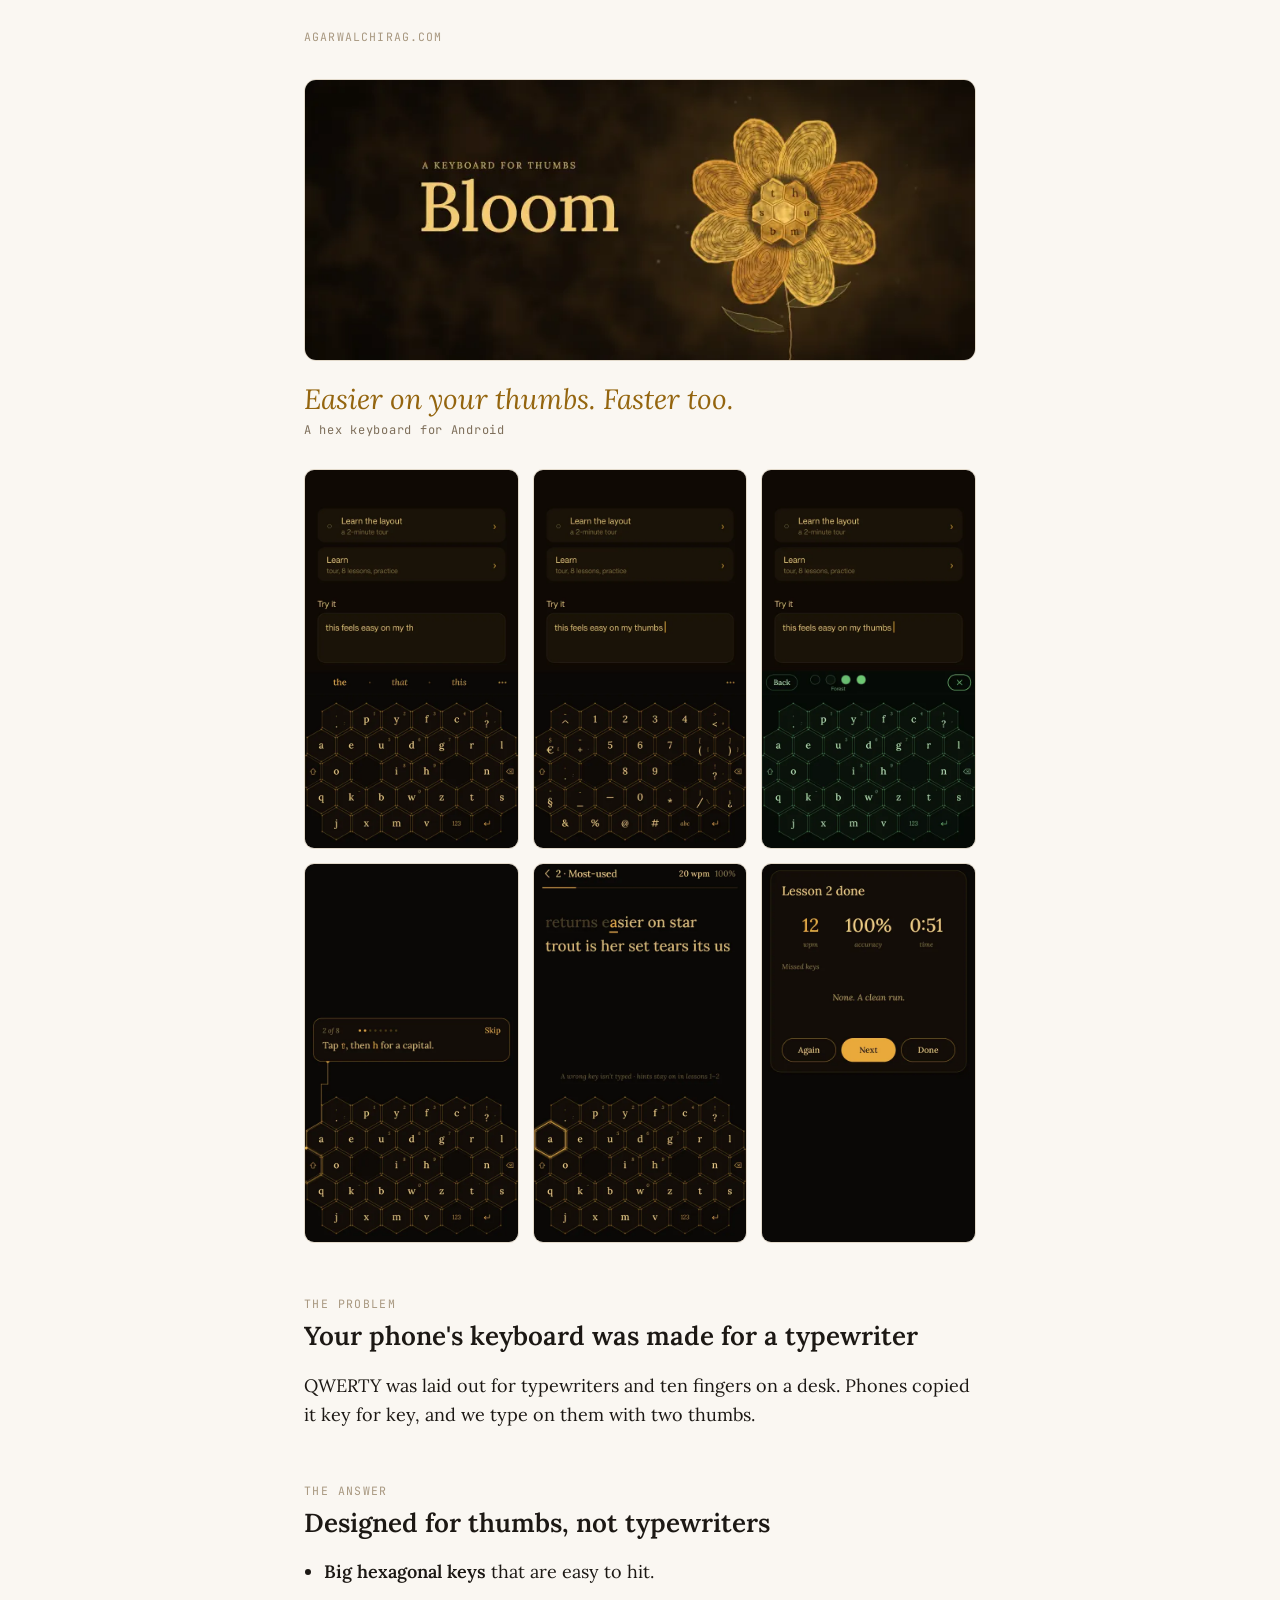
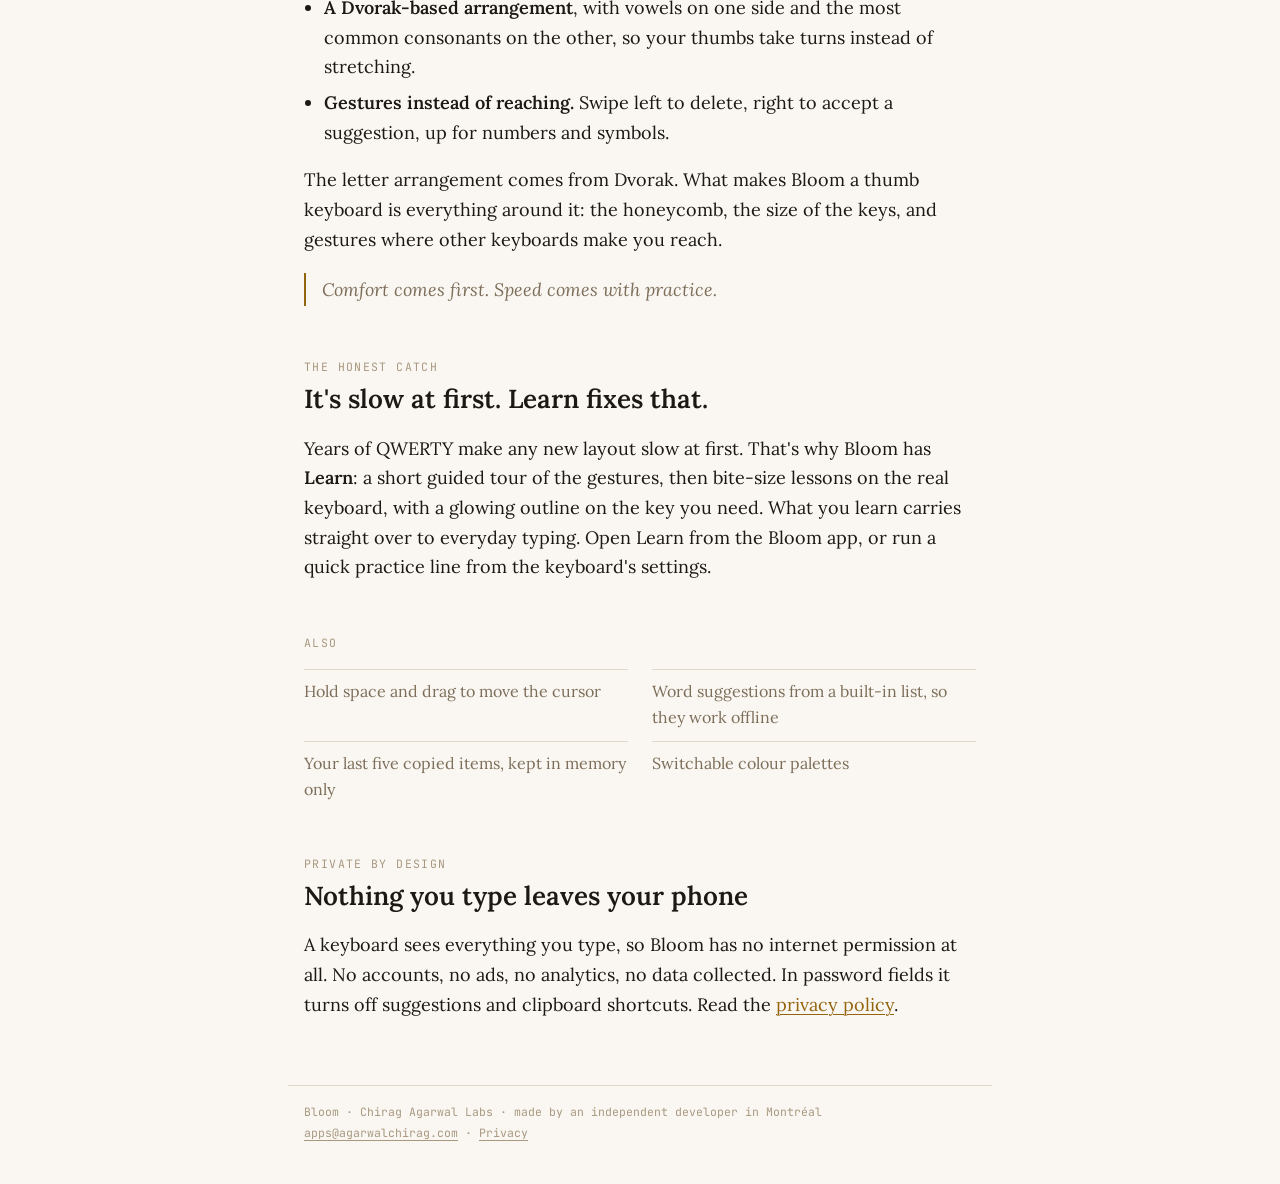
==== bloom/index.html @ 8617b49c "Bloom product page: banner, screenshots, three-beat story Co-Authored-By: Claude Opus 5.5 <noreply@a" ====
<!doctype html>
<html lang="en">
<head>
<meta charset="utf-8">
<meta name="viewport" content="width=device-width, initial-scale=1">
<title>Bloom: a keyboard for thumbs</title>
<meta name="description" content="A keyboard for thumbs. A hexagonal keyboard for Android, designed for thumbs, that teaches you its layout. No internet.">
<link rel="icon" type="image/png" href="/bloom/icon-192.png">
<meta property="og:title" content="Bloom: a keyboard for thumbs">
<meta property="og:description" content="A hex keyboard for Android. Easier on your thumbs. Faster too.">
<meta property="og:image" content="https://agarwalchirag.com/bloom/banner-1200.jpg">
<link rel="preconnect" href="https://fonts.googleapis.com">
<link rel="preconnect" href="https://fonts.gstatic.com" crossorigin>
<link rel="stylesheet" href="https://fonts.googleapis.com/css2?family=Lora:ital,wght@0,400;0,600;1,400&family=JetBrains+Mono:wght@400&display=swap">
<style>
:root { --bg:#14110D; --panel:#1E1913; --fg:#EDE8DF; --muted:#A89880; --ghost:#6A5E52; --line:#3A3428; --accent:#E8B85A; color-scheme:dark;
  --serif:"Lora",Georgia,serif; --mono:"JetBrains Mono",ui-monospace,Menlo,monospace; }
@media (prefers-color-scheme: light) { :root { --bg:#FAF7F2; --panel:#F3EDE3; --fg:#1C1814; --muted:#7D6E5A; --ghost:#A89880; --line:#E2D9CA; --accent:#94650F; color-scheme:light; } }
* { box-sizing:border-box; }
html { -webkit-text-size-adjust:100%; }
body { margin:0; background:var(--bg); color:var(--fg); font-family:var(--serif); font-size:18px; line-height:1.65; }
a { color:var(--accent); text-underline-offset:3px; text-decoration-thickness:1px; }
header, main, footer { max-width:44rem; margin:0 auto; padding:0 16px; }
header { padding-top:28px; font-family:var(--mono); font-size:11.5px; letter-spacing:.1em; text-transform:uppercase; }
header a { color:var(--ghost); text-decoration:none; }
h1 { font-size:clamp(38px,8vw,56px); line-height:1; font-weight:600; margin:0; }
.tag { font-style:italic; color:var(--accent); font-size:clamp(22px,4.5vw,28px); line-height:1.3; margin:20px 0 4px; }
.sub { font-family:var(--mono); font-size:12px; letter-spacing:.06em; color:var(--muted); margin:0 0 28px; }
figure { margin:0 0 8px; }
figure img { display:block; width:100%; height:auto; border-radius:12px; border:1px solid var(--line); }
.k { font-family:var(--mono); font-size:11.5px; letter-spacing:.12em; text-transform:uppercase; color:var(--ghost); margin:52px 0 6px; }
h2 { font-size:26px; line-height:1.25; font-weight:600; margin:0 0 12px; }
ul { padding-left:20px; }
li { margin:6px 0; }
strong { font-weight:600; }
.note { border-left:2px solid var(--accent); padding:2px 0 2px 16px; color:var(--muted); font-style:italic; }
.also { display:grid; grid-template-columns:1fr 1fr; gap:10px 24px; padding:0; list-style:none; font-size:16px; color:var(--muted); }
.also li { margin:0; border-top:1px solid var(--line); padding-top:8px; }
@media (max-width:560px) { .also { grid-template-columns:1fr; } }
.vh { position:absolute; width:1px; height:1px; overflow:hidden; clip:rect(0 0 0 0); white-space:nowrap; }
.banner { margin:28px -16px 0; }
.banner img { display:block; width:100%; height:auto; }
@media (min-width:46rem) { .banner { margin:32px 0 0; } .banner img { border-radius:12px; } }
.shots { display:grid; grid-template-columns:repeat(3,1fr); gap:14px; margin:28px 0 0; }
.shots img { width:100%; height:auto; border-radius:10px; border:1px solid var(--line); }
@media (max-width:560px) { .shots { grid-template-columns:none; grid-auto-flow:column; grid-auto-columns:46%; overflow-x:auto; scroll-snap-type:x mandatory; margin-right:-16px; padding-right:16px; } .shots img { scroll-snap-align:start; } }
main { padding-bottom:48px; }
footer { padding-bottom:40px; border-top:1px solid var(--line); padding-top:16px; font-family:var(--mono); font-size:11.5px; color:var(--ghost); line-height:1.8; }
footer a { color:var(--ghost); }
</style>
</head>
<body>
<header><a href="/">agarwalchirag.com</a></header>
<main>

<h1 class="vh">Bloom: a keyboard for thumbs</h1>
<!-- PLAY LINK: hidden until the listing is public (release-staff will say when). -->
<figure class="banner"><picture>
<source type="image/webp" srcset="/bloom/banner-800.webp 800w, /bloom/banner-1200.webp 1200w, /bloom/banner-2400.webp 2400w" sizes="(max-width: 44rem) 100vw, 44rem">
<img src="/bloom/banner-1200.jpg" width="1200" height="500" alt="Bloom, a keyboard for thumbs: a flower whose petals are thumbprints, around a centre of hexagonal keys.">
</picture></figure>
<p class="tag">Easier on your thumbs. Faster too.</p>
<p class="sub">A hex keyboard for Android</p>

<div class="shots" role="list" aria-label="Screenshots">
<img role="listitem" src="/bloom/shots/1-try-it.webp" width="540" height="960" loading="lazy" alt="Bloom's setup screen with a Try it box, word suggestions and the hex keyboard.">
<img role="listitem" src="/bloom/shots/2-symbols.webp" width="540" height="960" loading="lazy" alt="Bloom's number and symbol keys.">
<img role="listitem" src="/bloom/shots/3-forest.webp" width="540" height="960" loading="lazy" alt="Bloom in a different colour palette.">
<img role="listitem" src="/bloom/shots/4-tour.webp" width="540" height="960" loading="lazy" alt="Step 2 of 8 of the Learn tour: Tap shift, then h for a capital.">
<img role="listitem" src="/bloom/shots/5-lesson.webp" width="540" height="960" loading="lazy" alt="A Learn lesson: practice words above the keyboard, with a glowing outline on the next key.">
<img role="listitem" src="/bloom/shots/6-results.webp" width="540" height="960" loading="lazy" alt="Lesson results card showing words per minute, accuracy, time and missed keys.">
</div>

<p class="k">The problem</p>
<h2>Your phone's keyboard was made for a typewriter</h2>
<p>QWERTY was laid out for typewriters and ten fingers on a desk. Phones copied it key for key, and we type on them with two thumbs.</p>

<p class="k">The answer</p>
<h2>Designed for thumbs, not typewriters</h2>
<ul>
<li><strong>Big hexagonal keys</strong> that are easy to hit.</li>
<li><strong>A Dvorak-based arrangement</strong>, with vowels on one side and the most common consonants on the other, so your thumbs take turns instead of stretching.</li>
<li><strong>Gestures instead of reaching.</strong> Swipe left to delete, right to accept a suggestion, up for numbers and symbols.</li>
</ul>
<p>The letter arrangement comes from Dvorak. What makes Bloom a thumb keyboard is everything around it: the honeycomb, the size of the keys, and gestures where other keyboards make you reach.</p>
<p class="note">Comfort comes first. Speed comes with practice.</p>

<p class="k">The honest catch</p>
<h2>It's slow at first. Learn fixes that.</h2>
<p>Years of QWERTY make any new layout slow at first. That's why Bloom has <strong>Learn</strong>: a short guided tour of the gestures, then bite-size lessons on the real keyboard, with a glowing outline on the key you need. What you learn carries straight over to everyday typing. Open Learn from the Bloom app, or run a quick practice line from the keyboard's settings.</p>

<p class="k">Also</p>
<ul class="also">
<li>Hold space and drag to move the cursor</li>
<li>Word suggestions from a built-in list, so they work offline</li>
<li>Your last five copied items, kept in memory only</li>
<li>Switchable colour palettes</li>
</ul>

<p class="k">Private by design</p>
<h2>Nothing you type leaves your phone</h2>
<p>A keyboard sees everything you type, so Bloom has no internet permission at all. No accounts, no ads, no analytics, no data collected. In password fields it turns off suggestions and clipboard shortcuts. Read the <a href="/bloom/privacy/">privacy policy</a>.</p>

</main>
<footer>Bloom · Chirag Agarwal Labs · made by an independent developer in Montréal<br><a href="mailto:apps@agarwalchirag.com">apps@agarwalchirag.com</a> · <a href="/bloom/privacy/">Privacy</a></footer>
</body>
</html>
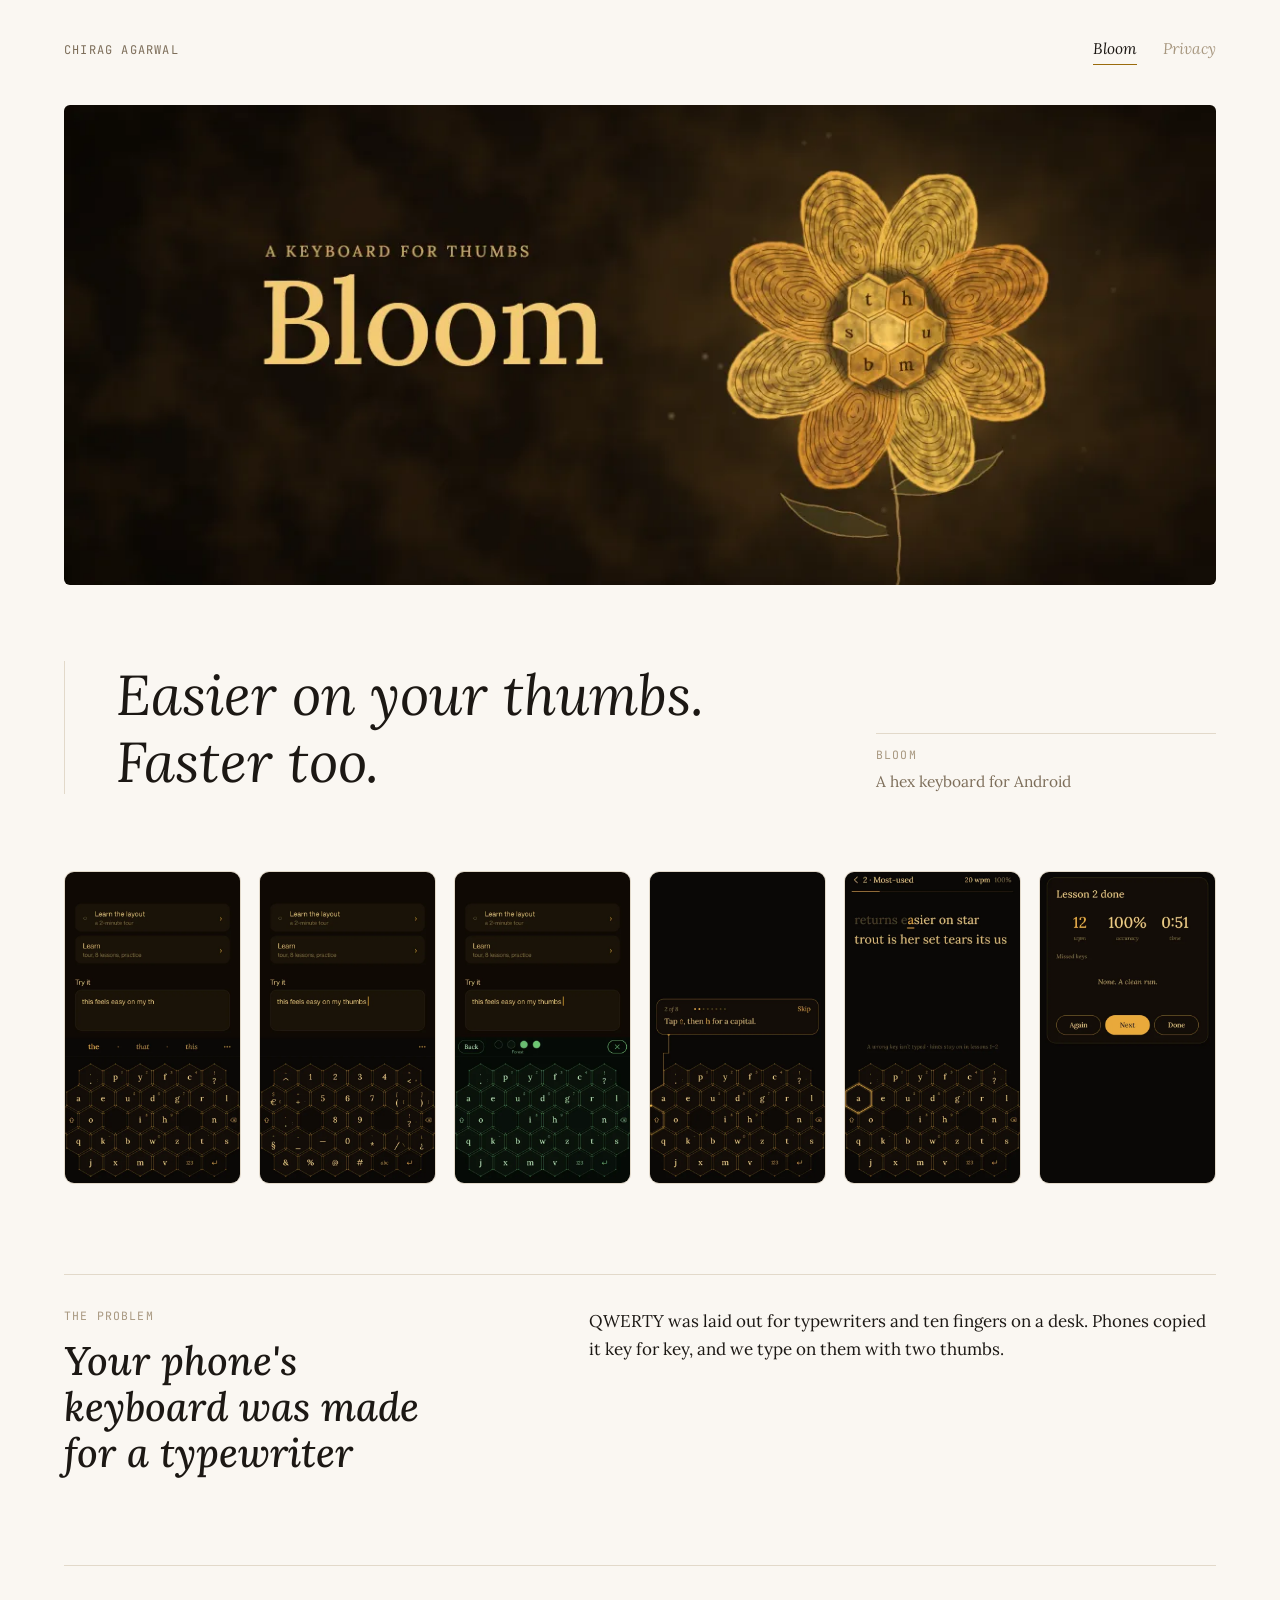
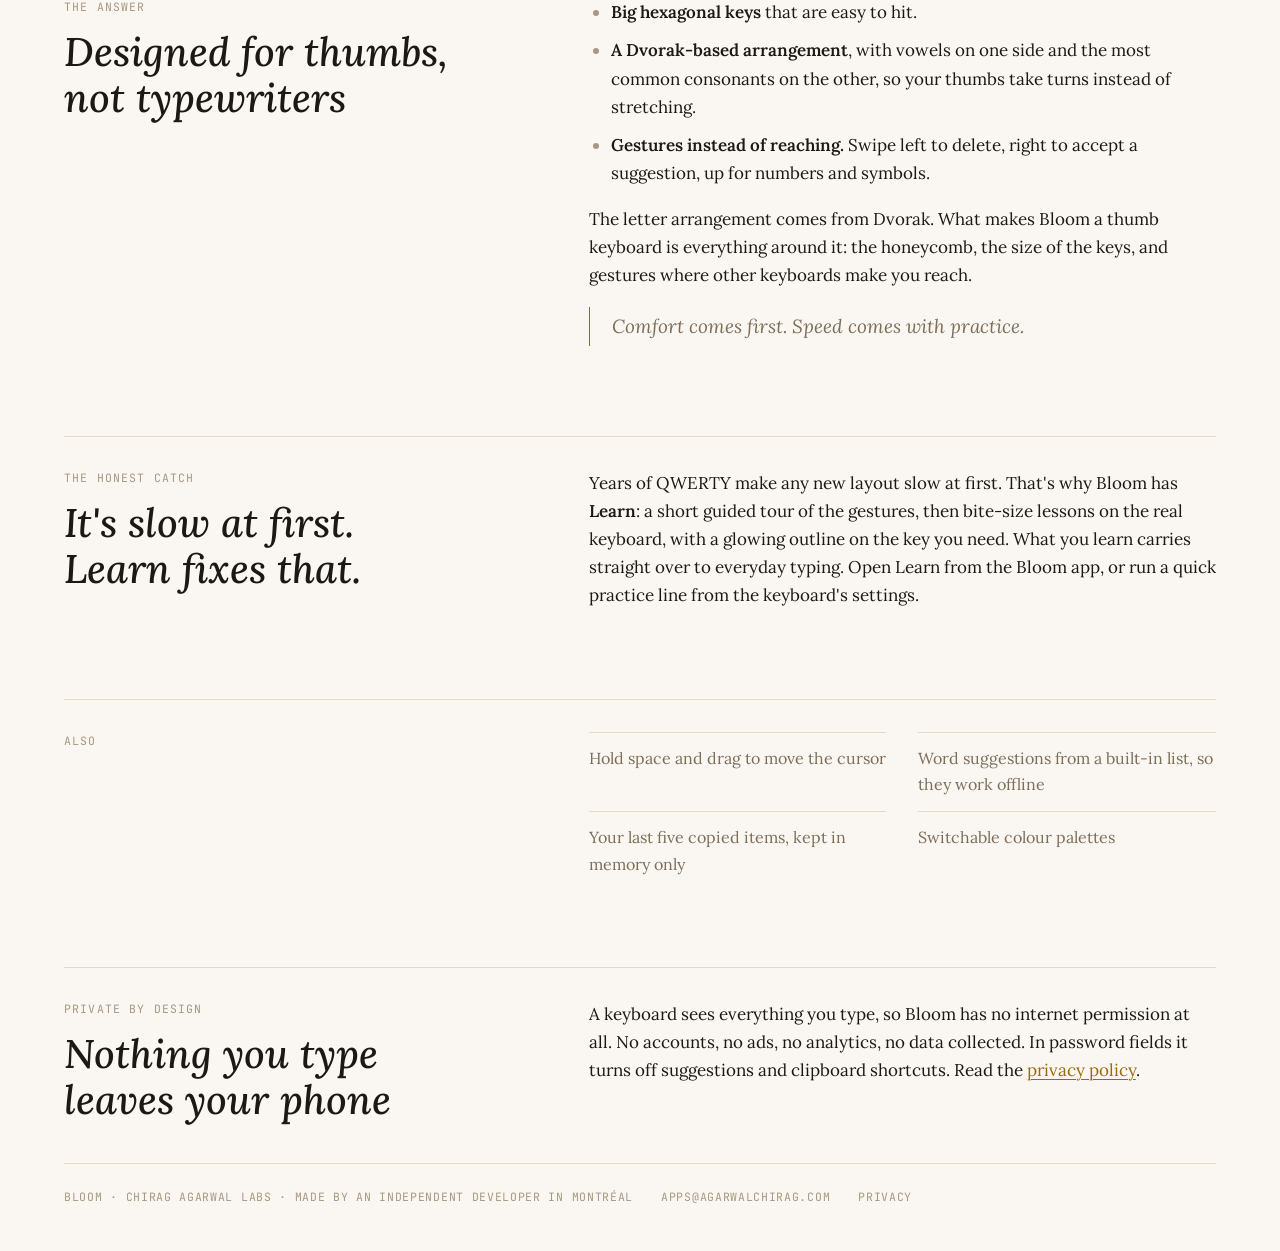
==== commit c19ec76e: "Redesign app pages in the site's layout; Bloom policy title + vc4 line (bloom 3f22189) Co-Authored-B" ====
--- a/bloom/index.html
+++ b/bloom/index.html
@@ -1,5 +1,5 @@
 <!doctype html>
-<html lang="en">
+<html lang="en" class="bloom">
 <head>
 <meta charset="utf-8">
 <meta name="viewport" content="width=device-width, initial-scale=1">
@@ -11,56 +11,26 @@
 <meta property="og:image" content="https://agarwalchirag.com/bloom/banner-1200.jpg">
 <link rel="preconnect" href="https://fonts.googleapis.com">
 <link rel="preconnect" href="https://fonts.gstatic.com" crossorigin>
-<link rel="stylesheet" href="https://fonts.googleapis.com/css2?family=Lora:ital,wght@0,400;0,600;1,400&family=JetBrains+Mono:wght@400&display=swap">
-<style>
-:root { --bg:#14110D; --panel:#1E1913; --fg:#EDE8DF; --muted:#A89880; --ghost:#6A5E52; --line:#3A3428; --accent:#E8B85A; color-scheme:dark;
-  --serif:"Lora",Georgia,serif; --mono:"JetBrains Mono",ui-monospace,Menlo,monospace; }
-@media (prefers-color-scheme: light) { :root { --bg:#FAF7F2; --panel:#F3EDE3; --fg:#1C1814; --muted:#7D6E5A; --ghost:#A89880; --line:#E2D9CA; --accent:#94650F; color-scheme:light; } }
-* { box-sizing:border-box; }
-html { -webkit-text-size-adjust:100%; }
-body { margin:0; background:var(--bg); color:var(--fg); font-family:var(--serif); font-size:18px; line-height:1.65; }
-a { color:var(--accent); text-underline-offset:3px; text-decoration-thickness:1px; }
-header, main, footer { max-width:44rem; margin:0 auto; padding:0 16px; }
-header { padding-top:28px; font-family:var(--mono); font-size:11.5px; letter-spacing:.1em; text-transform:uppercase; }
-header a { color:var(--ghost); text-decoration:none; }
-h1 { font-size:clamp(38px,8vw,56px); line-height:1; font-weight:600; margin:0; }
-.tag { font-style:italic; color:var(--accent); font-size:clamp(22px,4.5vw,28px); line-height:1.3; margin:20px 0 4px; }
-.sub { font-family:var(--mono); font-size:12px; letter-spacing:.06em; color:var(--muted); margin:0 0 28px; }
-figure { margin:0 0 8px; }
-figure img { display:block; width:100%; height:auto; border-radius:12px; border:1px solid var(--line); }
-.k { font-family:var(--mono); font-size:11.5px; letter-spacing:.12em; text-transform:uppercase; color:var(--ghost); margin:52px 0 6px; }
-h2 { font-size:26px; line-height:1.25; font-weight:600; margin:0 0 12px; }
-ul { padding-left:20px; }
-li { margin:6px 0; }
-strong { font-weight:600; }
-.note { border-left:2px solid var(--accent); padding:2px 0 2px 16px; color:var(--muted); font-style:italic; }
-.also { display:grid; grid-template-columns:1fr 1fr; gap:10px 24px; padding:0; list-style:none; font-size:16px; color:var(--muted); }
-.also li { margin:0; border-top:1px solid var(--line); padding-top:8px; }
-@media (max-width:560px) { .also { grid-template-columns:1fr; } }
-.vh { position:absolute; width:1px; height:1px; overflow:hidden; clip:rect(0 0 0 0); white-space:nowrap; }
-.banner { margin:28px -16px 0; }
-.banner img { display:block; width:100%; height:auto; }
-@media (min-width:46rem) { .banner { margin:32px 0 0; } .banner img { border-radius:12px; } }
-.shots { display:grid; grid-template-columns:repeat(3,1fr); gap:14px; margin:28px 0 0; }
-.shots img { width:100%; height:auto; border-radius:10px; border:1px solid var(--line); }
-@media (max-width:560px) { .shots { grid-template-columns:none; grid-auto-flow:column; grid-auto-columns:46%; overflow-x:auto; scroll-snap-type:x mandatory; margin-right:-16px; padding-right:16px; } .shots img { scroll-snap-align:start; } }
-main { padding-bottom:48px; }
-footer { padding-bottom:40px; border-top:1px solid var(--line); padding-top:16px; font-family:var(--mono); font-size:11.5px; color:var(--ghost); line-height:1.8; }
-footer a { color:var(--ghost); }
-</style>
+<link rel="stylesheet" href="https://fonts.googleapis.com/css2?family=Lora:ital,wght@0,400;0,500;0,600;1,400;1,500&family=JetBrains+Mono:wght@400;500&display=swap">
+<link rel="stylesheet" href="/assets/site.css">
+<meta name="theme-color" content="#1C1814">
 </head>
 <body>
-<header><a href="/">agarwalchirag.com</a></header>
+<header class="bar"><a class="me" href="/">CHIRAG AGARWAL</a><nav><a href="/bloom/" aria-current="page">Bloom</a><a href="/bloom/privacy/">Privacy</a></nav></header>
 <main>
-
 <h1 class="vh">Bloom: a keyboard for thumbs</h1>
 <!-- PLAY LINK: hidden until the listing is public (release-staff will say when). -->
+<section class="app-hero">
 <figure class="banner"><picture>
-<source type="image/webp" srcset="/bloom/banner-800.webp 800w, /bloom/banner-1200.webp 1200w, /bloom/banner-2400.webp 2400w" sizes="(max-width: 44rem) 100vw, 44rem">
+<source type="image/webp" srcset="/bloom/banner-800.webp 800w, /bloom/banner-1200.webp 1200w, /bloom/banner-2400.webp 2400w" sizes="calc(100vw - 2 * clamp(18px, 5vw, 72px))">
 <img src="/bloom/banner-1200.jpg" width="1200" height="500" alt="Bloom, a keyboard for thumbs: a flower whose petals are thumbprints, around a centre of hexagonal keys.">
 </picture></figure>
+<div class="under">
+<i class="rule"></i>
 <p class="tag">Easier on your thumbs. Faster too.</p>
-<p class="sub">A hex keyboard for Android</p>
+<div class="about"><span class="k">Bloom</span><p>A hex keyboard for Android</p></div>
+</div>
+</section>
 
 <div class="shots" role="list" aria-label="Screenshots">
 <img role="listitem" src="/bloom/shots/1-try-it.webp" width="540" height="960" loading="lazy" alt="Bloom's setup screen with a Try it box, word suggestions and the hex keyboard.">
@@ -71,12 +41,16 @@
 <img role="listitem" src="/bloom/shots/6-results.webp" width="540" height="960" loading="lazy" alt="Lesson results card showing words per minute, accuracy, time and missed keys.">
 </div>
 
-<p class="k">The problem</p>
-<h2>Your phone's keyboard was made for a typewriter</h2>
+<section class="row">
+<div class="lead"><span class="k">The problem</span><h2>Your phone's keyboard was made for a typewriter</h2></div>
+<div class="text">
 <p>QWERTY was laid out for typewriters and ten fingers on a desk. Phones copied it key for key, and we type on them with two thumbs.</p>
+</div>
+</section>
 
-<p class="k">The answer</p>
-<h2>Designed for thumbs, not typewriters</h2>
+<section class="row">
+<div class="lead"><span class="k">The answer</span><h2>Designed for thumbs, not typewriters</h2></div>
+<div class="text">
 <ul>
 <li><strong>Big hexagonal keys</strong> that are easy to hit.</li>
 <li><strong>A Dvorak-based arrangement</strong>, with vowels on one side and the most common consonants on the other, so your thumbs take turns instead of stretching.</li>
@@ -84,24 +58,35 @@
 </ul>
 <p>The letter arrangement comes from Dvorak. What makes Bloom a thumb keyboard is everything around it: the honeycomb, the size of the keys, and gestures where other keyboards make you reach.</p>
 <p class="note">Comfort comes first. Speed comes with practice.</p>
+</div>
+</section>
 
-<p class="k">The honest catch</p>
-<h2>It's slow at first. Learn fixes that.</h2>
+<section class="row">
+<div class="lead"><span class="k">The honest catch</span><h2>It's slow at first. Learn fixes that.</h2></div>
+<div class="text">
 <p>Years of QWERTY make any new layout slow at first. That's why Bloom has <strong>Learn</strong>: a short guided tour of the gestures, then bite-size lessons on the real keyboard, with a glowing outline on the key you need. What you learn carries straight over to everyday typing. Open Learn from the Bloom app, or run a quick practice line from the keyboard's settings.</p>
+</div>
+</section>
 
-<p class="k">Also</p>
+<section class="row">
+<div class="lead"><span class="k">Also</span></div>
+<div class="text">
 <ul class="also">
 <li>Hold space and drag to move the cursor</li>
 <li>Word suggestions from a built-in list, so they work offline</li>
 <li>Your last five copied items, kept in memory only</li>
 <li>Switchable colour palettes</li>
 </ul>
+</div>
+</section>
 
-<p class="k">Private by design</p>
-<h2>Nothing you type leaves your phone</h2>
+<section class="row">
+<div class="lead"><span class="k">Private by design</span><h2>Nothing you type leaves your phone</h2></div>
+<div class="text">
 <p>A keyboard sees everything you type, so Bloom has no internet permission at all. No accounts, no ads, no analytics, no data collected. In password fields it turns off suggestions and clipboard shortcuts. Read the <a href="/bloom/privacy/">privacy policy</a>.</p>
-
+</div>
+</section>
 </main>
-<footer>Bloom · Chirag Agarwal Labs · made by an independent developer in Montréal<br><a href="mailto:apps@agarwalchirag.com">apps@agarwalchirag.com</a> · <a href="/bloom/privacy/">Privacy</a></footer>
+<footer class="foot"><span>BLOOM · CHIRAG AGARWAL LABS · MADE BY AN INDEPENDENT DEVELOPER IN MONTRÉAL</span><a href="mailto:apps@agarwalchirag.com">APPS@AGARWALCHIRAG.COM</a><a href="/bloom/privacy/">PRIVACY</a></footer>
 </body>
 </html>
--- a/assets/site.css
+++ b/assets/site.css
@@ -0,0 +1,116 @@
+/* Shared styles for the static app pages (/bloom/, /{app}/privacy/).
+   Same tokens, bar, footer and essay grid as the site (site-v1 src/styles/global.css). */
+:root {
+  --bg: #1C1814; --panel: #221C16; --fg: #EDE8DF; --muted: #A89880; --ghost: #6A5E52; --line: #3A3428;
+  --coral: #C49080; --amber: #C8941A; --ink-on-color: #1A1510;
+  --accent: var(--coral);
+  --serif: "Lora", Georgia, "Times New Roman", serif;
+  --mono: "JetBrains Mono", ui-monospace, Menlo, Consolas, monospace;
+  --gutter: clamp(18px, 5vw, 72px);
+  color-scheme: dark;
+}
+@media (prefers-color-scheme: light) {
+  :root { --bg: #FAF7F2; --panel: #F3EDE3; --fg: #1C1814; --muted: #7D6E5A; --ghost: #A89880; --line: #E2D9CA;
+    --coral: #B67A68; --amber: #9A6B0C; color-scheme: light; }
+}
+.bloom { --accent: var(--amber); }
+
+* { box-sizing: border-box; }
+html { -webkit-text-size-adjust: 100%; }
+body { margin: 0; background: var(--bg); color: var(--fg); font-family: var(--serif); font-size: 17px; line-height: 1.65; }
+a { color: var(--accent); text-underline-offset: 3px; text-decoration-thickness: 1px; overflow-wrap: anywhere; }
+img { max-width: 100%; height: auto; }
+:focus-visible { outline: 1px solid var(--accent); outline-offset: 4px; border-radius: 2px; }
+::selection { background: var(--accent); color: var(--ink-on-color); }
+.k { font-family: var(--mono); font-size: 11.5px; letter-spacing: .1em; text-transform: uppercase; color: var(--ghost); }
+h1, h2, h3 { font-weight: 500; font-style: italic; text-wrap: balance; margin: 0; }
+.vh { position: absolute; width: 1px; height: 1px; overflow: hidden; clip: rect(0 0 0 0); white-space: nowrap; }
+
+/* Top bar and footer */
+.bar { display: flex; flex-wrap: wrap; gap: 10px 28px; justify-content: space-between; align-items: baseline; padding: 36px var(--gutter) 0; }
+.bar .me { font-family: var(--mono); font-size: 12px; letter-spacing: .1em; color: var(--muted); text-decoration: none; }
+.bar nav { display: flex; flex-wrap: wrap; gap: 6px 26px; }
+.bar nav a { font-style: italic; font-size: 15.5px; color: var(--ghost); text-decoration: none; padding-bottom: 2px; border-bottom: 1px solid transparent; }
+.bar nav a:hover { color: var(--muted); }
+.bar nav a[aria-current="page"] { color: var(--fg); border-color: var(--accent); }
+.foot { display: flex; flex-wrap: wrap; gap: 8px 28px; margin: 40px var(--gutter) 0; padding: 24px 0 44px; border-top: 1px solid var(--line); font-family: var(--mono); font-size: 11.5px; letter-spacing: .06em; color: var(--ghost); }
+.foot a { color: inherit; text-decoration: none; }
+.foot a:hover { color: var(--muted); }
+
+/* ── Policy: essay with margins (contents | text | facts) ── */
+.essay { --side: clamp(170px, 18vw, 250px); display: grid; grid-template-columns: var(--side) minmax(0, 680px) var(--side); justify-content: center; gap: 0 clamp(28px, 4vw, 64px); padding: 64px var(--gutter) 24px; }
+.essay .toc { position: sticky; top: 32px; align-self: start; display: grid; gap: 8px; font-style: italic; font-size: 14px; }
+.essay .toc .k { margin-bottom: 4px; font-style: normal; }
+.essay .toc a { color: var(--ghost); text-decoration: none; line-height: 1.4; }
+.essay .toc a:hover { color: var(--fg); }
+.essay .body { min-width: 0; display: grid; gap: 22px; align-content: start; }
+.essay .head { display: grid; gap: 14px; padding-bottom: 12px; }
+.essay h1 { font-size: clamp(32px, 4vw, 50px); line-height: 1.12; }
+.essay .side { position: sticky; top: 32px; align-self: start; display: grid; gap: 22px; font-size: 13.5px; line-height: 1.55; color: var(--muted); }
+.facts { margin: 0; display: grid; gap: 12px; }
+.facts dt { font-family: var(--mono); font-size: 10.5px; letter-spacing: .1em; text-transform: uppercase; color: var(--ghost); }
+.facts dd { margin: 0; font-style: italic; color: var(--fg); font-size: 15px; }
+.facts dd a { color: var(--fg); }
+.prose { display: grid; gap: 18px; }
+.prose > * { margin: 0; }
+.prose p, .prose li { max-width: 68ch; }
+.prose h2 { font-size: 26px; line-height: 1.25; color: var(--accent); margin-top: 22px; scroll-margin-top: 24px; }
+.prose h3 { font-size: 20px; margin-top: 8px; }
+.prose ul, .prose ol { padding-left: 22px; display: grid; gap: 8px; margin: 0; }
+.prose li::marker { color: var(--ghost); }
+.prose strong { font-weight: 600; }
+.prose > p:first-child em { font-style: normal; font-family: var(--mono); font-size: 12px; letter-spacing: .06em; color: var(--ghost); }
+.tbl { overflow-x: auto; border: 1px solid var(--line); border-radius: 8px; }
+table { border-collapse: collapse; width: 100%; font-size: 15px; line-height: 1.5; }
+th, td { text-align: left; vertical-align: top; padding: 10px 12px; border-top: 1px solid var(--line); }
+thead th { border-top: 0; background: var(--panel); font-family: var(--mono); font-weight: 400; font-size: 11px; letter-spacing: .08em; text-transform: uppercase; color: var(--muted); }
+@media (max-width: 1100px) {
+  .essay { grid-template-columns: minmax(0, 700px) var(--side); justify-content: start; }
+  .essay .toc { display: none; }
+}
+@media (max-width: 760px) {
+  .essay { grid-template-columns: minmax(0, 1fr); padding-top: 40px; }
+  .essay .side { position: static; order: -1; border-top: 1px solid var(--line); border-bottom: 1px solid var(--line); padding: 16px 0; margin-bottom: 28px; }
+  .facts { grid-template-columns: 1fr 1fr; }
+}
+@media (max-width: 640px) {
+  .tbl { border: 0; overflow: visible; }
+  table, tbody, tr, td { display: block; width: 100%; }
+  thead { display: none; }
+  tr { border: 1px solid var(--line); border-radius: 8px; margin: 0 0 12px; padding: 4px 0; }
+  td { border: 0; padding: 6px 12px; }
+  td::before { content: attr(data-label); display: block; font-family: var(--mono); font-size: 10.5px; letter-spacing: .08em; text-transform: uppercase; color: var(--ghost); }
+}
+
+/* ── App page: hero, shots, split rows ── */
+.app-hero { padding: 40px var(--gutter) 0; display: grid; gap: 0; }
+.app-hero .banner { margin: 0; }
+.app-hero .banner img { display: block; width: 100%; border-radius: 6px; }
+.app-hero .under { display: grid; grid-template-columns: 1px minmax(0, 1fr) minmax(0, 340px); gap: 0 clamp(28px, 4vw, 56px); padding-top: clamp(40px, 6vw, 80px); }
+.app-hero .rule { background: var(--line); }
+.app-hero .tag { margin: 0; font-style: italic; font-size: clamp(30px, 4.4vw, 58px); line-height: 1.18; max-width: 20em; }
+.app-hero .about { align-self: end; display: grid; gap: 4px; padding-top: 12px; border-top: 1px solid var(--line); }
+.app-hero .about p { margin: 0; color: var(--muted); font-size: 15.5px; }
+.shots { display: grid; grid-template-columns: repeat(6, minmax(0, 1fr)); gap: clamp(10px, 1.4vw, 20px); padding: clamp(48px, 6vw, 80px) var(--gutter) 0; }
+.shots img { display: block; width: 100%; border-radius: 10px; box-shadow: inset 0 0 0 1px var(--line); border: 1px solid var(--line); }
+.row { display: grid; grid-template-columns: minmax(0, 5fr) minmax(0, 7fr); gap: 20px clamp(32px, 6vw, 96px); margin: clamp(56px, 7vw, 96px) var(--gutter) 0; padding-top: 32px; border-top: 1px solid var(--line); }
+.row .lead { display: grid; gap: 12px; align-content: start; position: sticky; top: 32px; align-self: start; }
+.row h2 { font-size: clamp(28px, 3.2vw, 40px); line-height: 1.15; }
+.row .text { display: grid; gap: 18px; align-content: start; }
+.row .text > * { margin: 0; max-width: 62ch; }
+.row ul { padding-left: 22px; display: grid; gap: 10px; }
+.row li::marker { color: var(--ghost); }
+.row strong { font-weight: 600; }
+.row .note { padding: 4px 0 4px 22px; border-left: 1px solid var(--accent); color: var(--muted); font-style: italic; font-size: 19px; }
+.also { list-style: none; padding: 0 !important; display: grid; grid-template-columns: 1fr 1fr; gap: 14px 32px !important; }
+.also li { border-top: 1px solid var(--line); padding-top: 12px; color: var(--muted); font-size: 16px; }
+@media (max-width: 960px) { .shots { grid-template-columns: repeat(3, minmax(0, 1fr)); } }
+@media (max-width: 760px) {
+  .app-hero .under { grid-template-columns: 1px minmax(0, 1fr); gap: 0 20px; }
+  .app-hero .about { grid-column: 2; margin-top: 28px; }
+  .shots { grid-template-columns: none; grid-auto-flow: column; grid-auto-columns: 44%; overflow-x: auto; scroll-snap-type: x mandatory; padding-right: var(--gutter); }
+  .shots img { scroll-snap-align: start; }
+  .row { grid-template-columns: 1fr; }
+  .row .lead { position: static; }
+  .also { grid-template-columns: 1fr; }
+}
